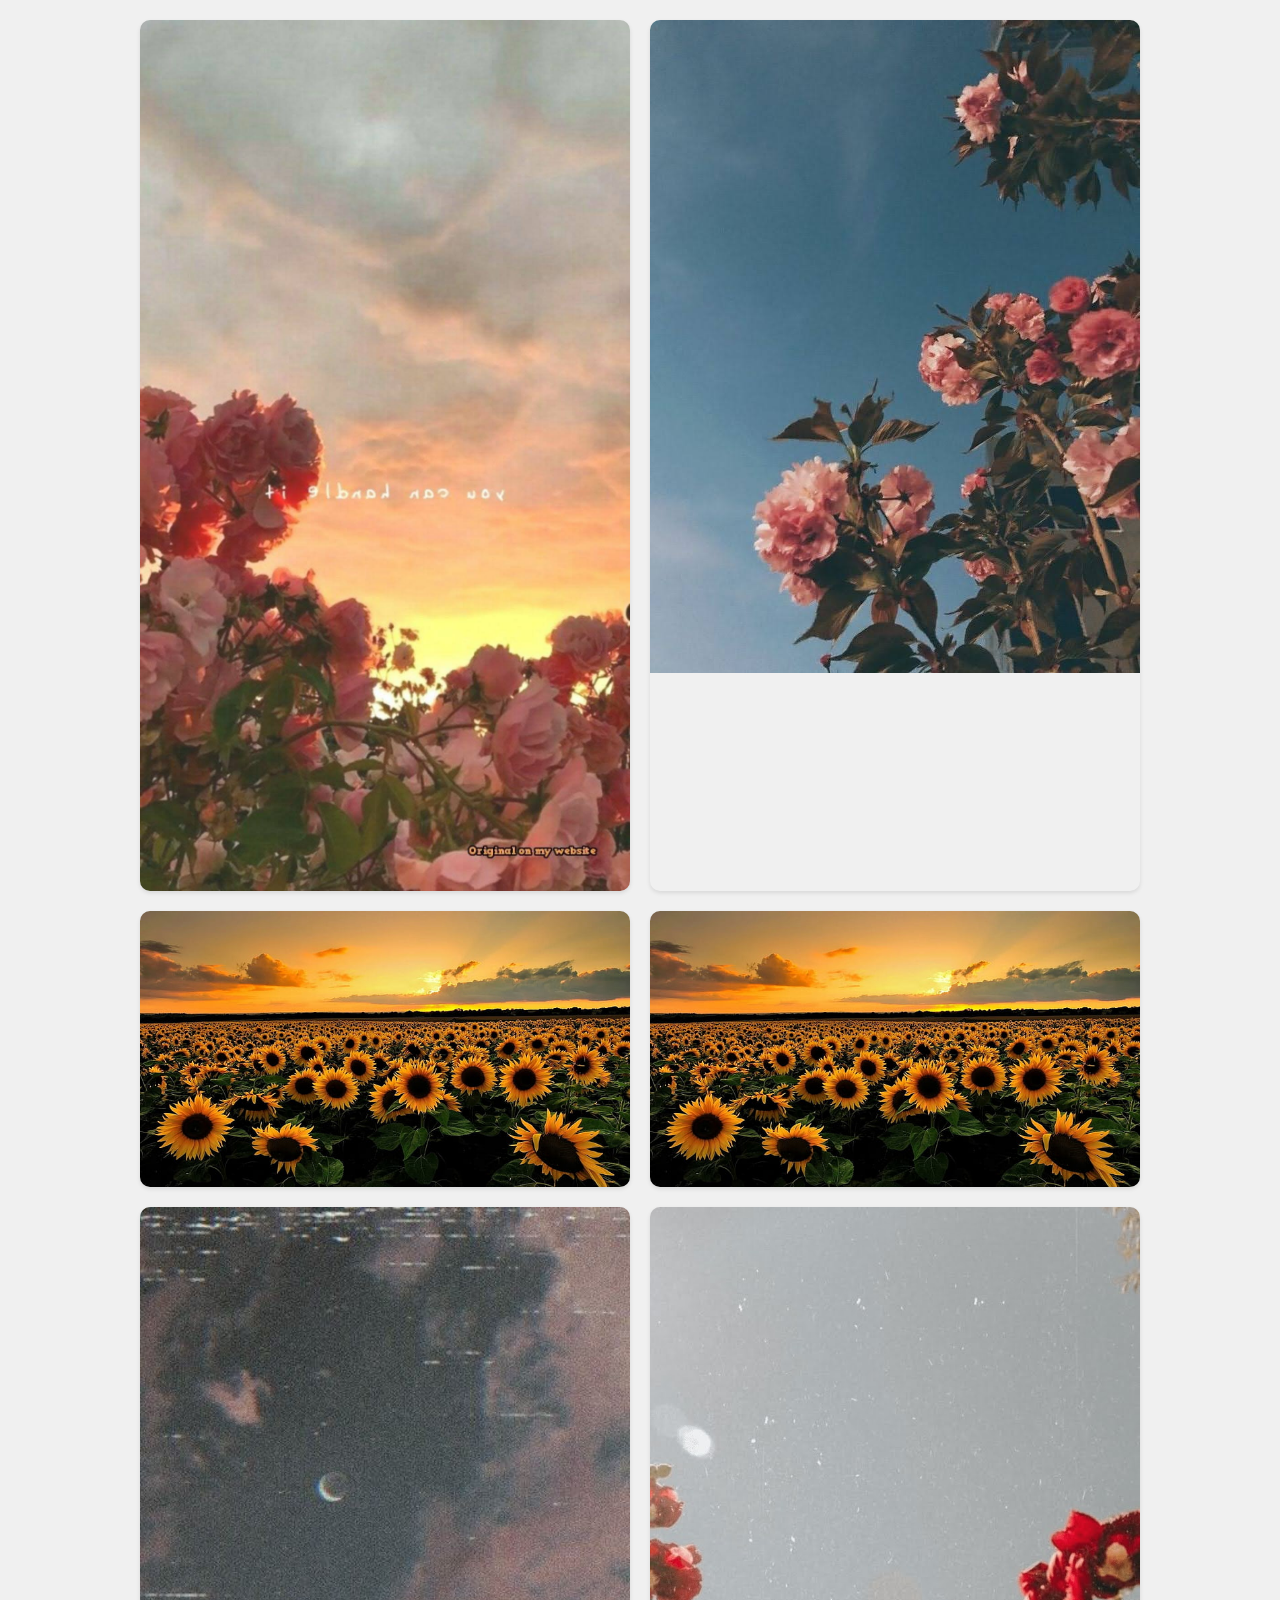
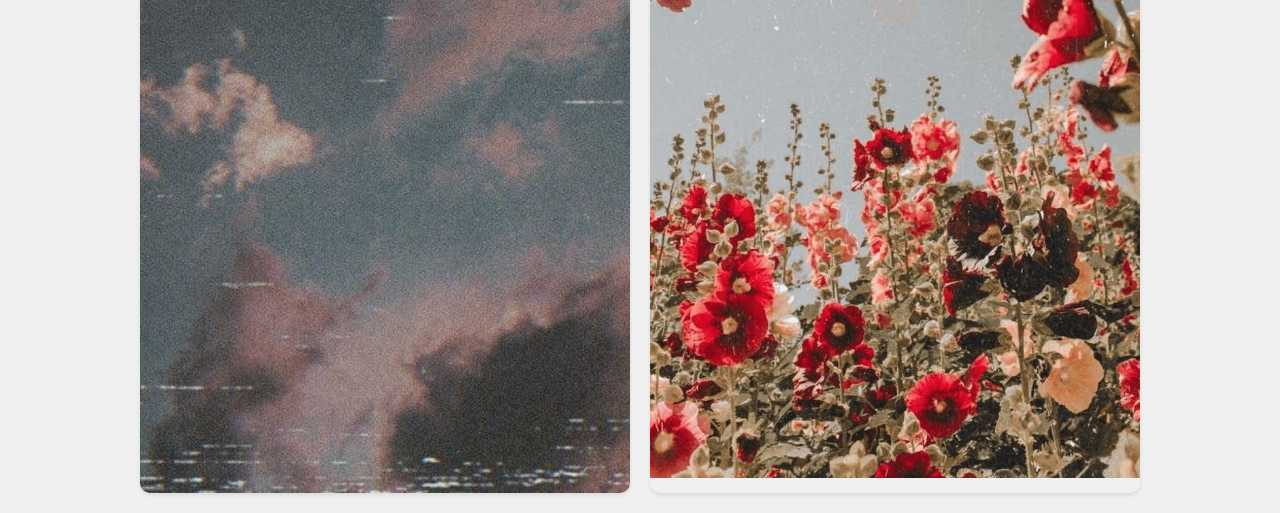
==== CSS-Projects/04.image-gallery-Grid/solution.html @ 73b1585b "more css projects added" ====
<!DOCTYPE html>
<html lang="en">
  <head>
    <meta charset="UTF-8" />
    <meta name="viewport" content="width=device-width, initial-scale=1.0" />
    <title>Image Gallery</title>
    <link rel="stylesheet" href="./solution.css" />
  </head>
  <body>
    <div class="gallery">
      <div class="image"><img src="./images/flower1.jpg" alt="Image 1" /></div>
      <div class="image"><img src="./images/flower2.jpg" alt="Image 2" /></div>
      <div class="image"><img src="./images/flower3.jpg" alt="Image 3" /></div>
      <div class="image"><img src="./images/flower4.jpg" alt="Image 4" /></div>
      <div class="image"><img src="./images/flower5.jpg" alt="Image 5" /></div>
      <div class="image"><img src="./images/flower6.jpg" alt="Image 6" /></div>
    </div>
  </body>
</html>
---- CSS-Projects/04.image-gallery-Grid/solution.css ----
/* Reset default margin and padding */
body,
ul,
li,
img {
  margin: 0;
  padding: 0;
}

/* Basic styling */
body {
  font-family: Arial, sans-serif;
  background-color: #f0f0f0;
}

.gallery {
  display: grid;
  grid-template-columns: repeat(2, 1fr);
  gap: 20px;
  padding: 20px;
  max-width: 1000px;
  margin: 0 auto;
}

.image {
  position: relative;
  overflow: hidden;
  border-radius: 10px;
  box-shadow: 0 2px 4px rgba(0, 0, 0, 0.1);
}

.image img {
  width: 100%;
  height: auto;
  display: block;
  transition: transform 0.3s;
}

.image:hover img {
  transform: scale(1.1);
}

.image::after {
  content: "";
  display: block;
  position: absolute;
  top: 0;
  left: 0;
  width: 100%;
  height: 100%;
  background-color: rgba(0, 0, 0, 0.5);
  opacity: 0;
  transition: opacity 0.3s;
}

.image:hover::after {
  opacity: 1;
}

/* In this example, we're using CSS Grid to create a responsive image gallery with three columns. Each image is wrapped in a container with the .image class, which includes the hover effects for the images. When hovering over an image, it scales up and a semi-transparent overlay appears. This creates a simple yet visually appealing hover effect for the images in the gallery.

Make sure to replace the src attributes of the <img> elements with the actual paths to your images.

Feel free to adjust the styling and gallery layout according to your preferences and design requirements. */
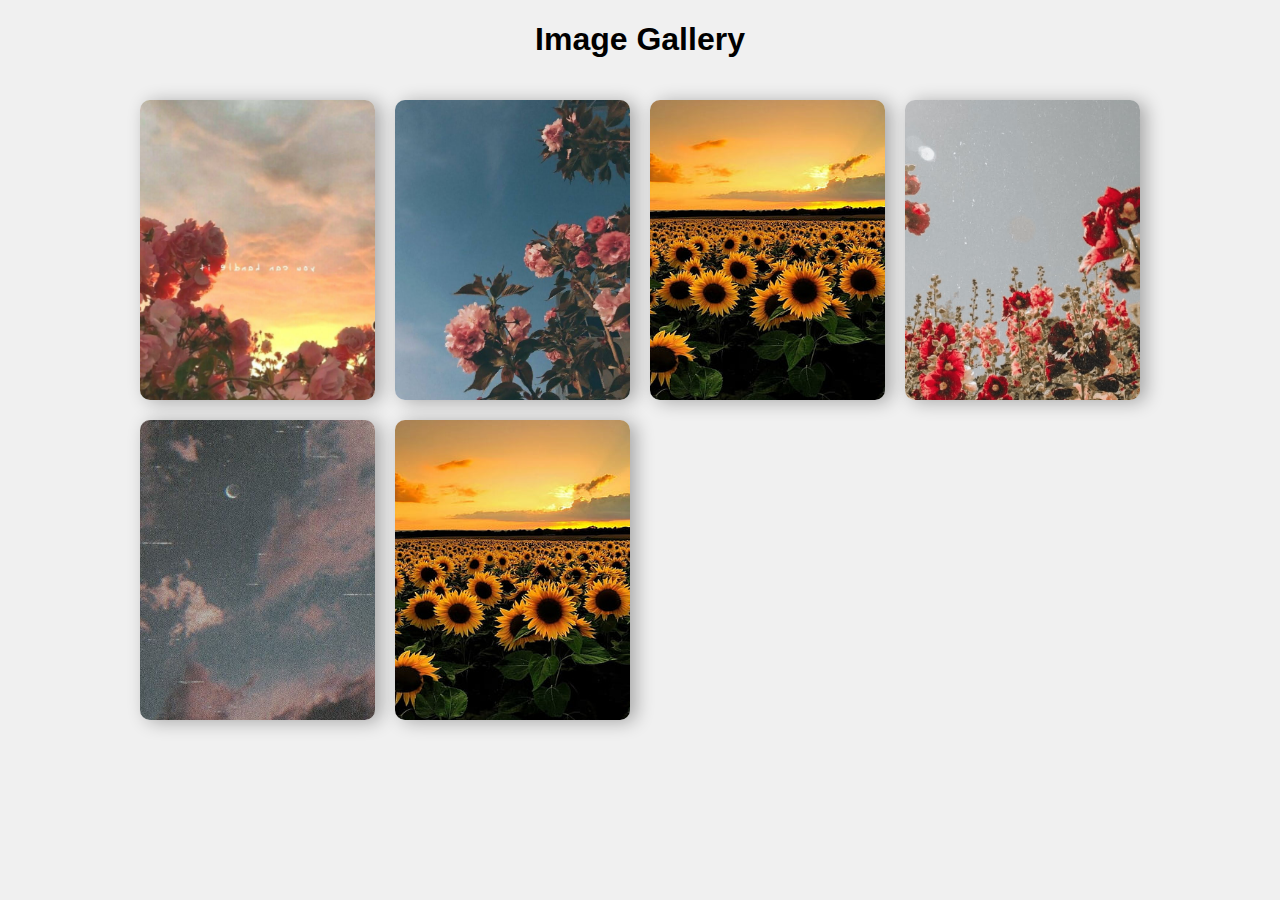
==== commit ee51004a: "image gallery done!" ====
--- a/CSS-Projects/04.image-gallery-Grid/solution.html
+++ b/CSS-Projects/04.image-gallery-Grid/solution.html
@@ -7,13 +7,15 @@
     <link rel="stylesheet" href="./solution.css" />
   </head>
   <body>
+    <h1 class="heading">Image Gallery</h1>
+
     <div class="gallery">
-      <div class="image"><img src="./images/flower1.jpg" alt="Image 1" /></div>
-      <div class="image"><img src="./images/flower2.jpg" alt="Image 2" /></div>
-      <div class="image"><img src="./images/flower3.jpg" alt="Image 3" /></div>
-      <div class="image"><img src="./images/flower4.jpg" alt="Image 4" /></div>
-      <div class="image"><img src="./images/flower5.jpg" alt="Image 5" /></div>
-      <div class="image"><img src="./images/flower6.jpg" alt="Image 6" /></div>
+      <div class="imgDiv"><img src="./images/flower1.jpg" alt="Image 1" /></div>
+      <div class="imgDiv"><img src="./images/flower2.jpg" alt="Image 2" /></div>
+      <div class="imgDiv"><img src="./images/flower3.jpg" alt="Image 3" /></div>
+      <div class="imgDiv"><img src="./images/flower4.jpg" alt="Image 4" /></div>
+      <div class="imgDiv"><img src="./images/flower5.jpg" alt="Image 5" /></div>
+      <div class="imgDiv"><img src="./images/flower6.jpg" alt="Image 6" /></div>
     </div>
   </body>
 </html>
--- a/CSS-Projects/04.image-gallery-Grid/solution.css
+++ b/CSS-Projects/04.image-gallery-Grid/solution.css
@@ -15,32 +15,37 @@
 
 .gallery {
   display: grid;
-  grid-template-columns: repeat(2, 1fr);
+  grid-template-columns: 1fr;
   gap: 20px;
   padding: 20px;
   max-width: 1000px;
   margin: 0 auto;
+  justify-items: center;
 }
 
-.image {
+.imgDiv {
+  width: 100%;
+  height: 300px;
+  max-width: 300px;
   position: relative;
   overflow: hidden;
   border-radius: 10px;
-  box-shadow: 0 2px 4px rgba(0, 0, 0, 0.1);
+  box-shadow: 6px 2px 18px rgba(0, 0, 0, 0.3);
 }
 
-.image img {
+.imgDiv img {
   width: 100%;
-  height: auto;
+  height: 100%;
+  object-fit: cover;
   display: block;
   transition: transform 0.3s;
 }
 
-.image:hover img {
+.imgDiv:hover img {
   transform: scale(1.1);
 }
 
-.image::after {
+.imgDiv::after {
   content: "";
   display: block;
   position: absolute;
@@ -48,13 +53,34 @@
   left: 0;
   width: 100%;
   height: 100%;
-  background-color: rgba(0, 0, 0, 0.5);
+  background-color: rgba(0, 0, 0, 0.3);
   opacity: 0;
   transition: opacity 0.3s;
 }
 
-.image:hover::after {
+.imgDiv:hover::after {
   opacity: 1;
+}
+
+.heading {
+  text-align: center;
+}
+
+@media screen and (min-width: 425px) {
+  .gallery {
+    grid-template-columns: 1fr 1fr;
+  }
+}
+
+@media screen and (min-width: 768px) {
+  .gallery {
+    grid-template-columns: repeat(3, 1fr);
+  }
+}
+@media screen and (min-width: 1024px) {
+  .gallery {
+    grid-template-columns: repeat(4, 1fr);
+  }
 }
 
 /* In this example, we're using CSS Grid to create a responsive image gallery with three columns. Each image is wrapped in a container with the .image class, which includes the hover effects for the images. When hovering over an image, it scales up and a semi-transparent overlay appears. This creates a simple yet visually appealing hover effect for the images in the gallery.
